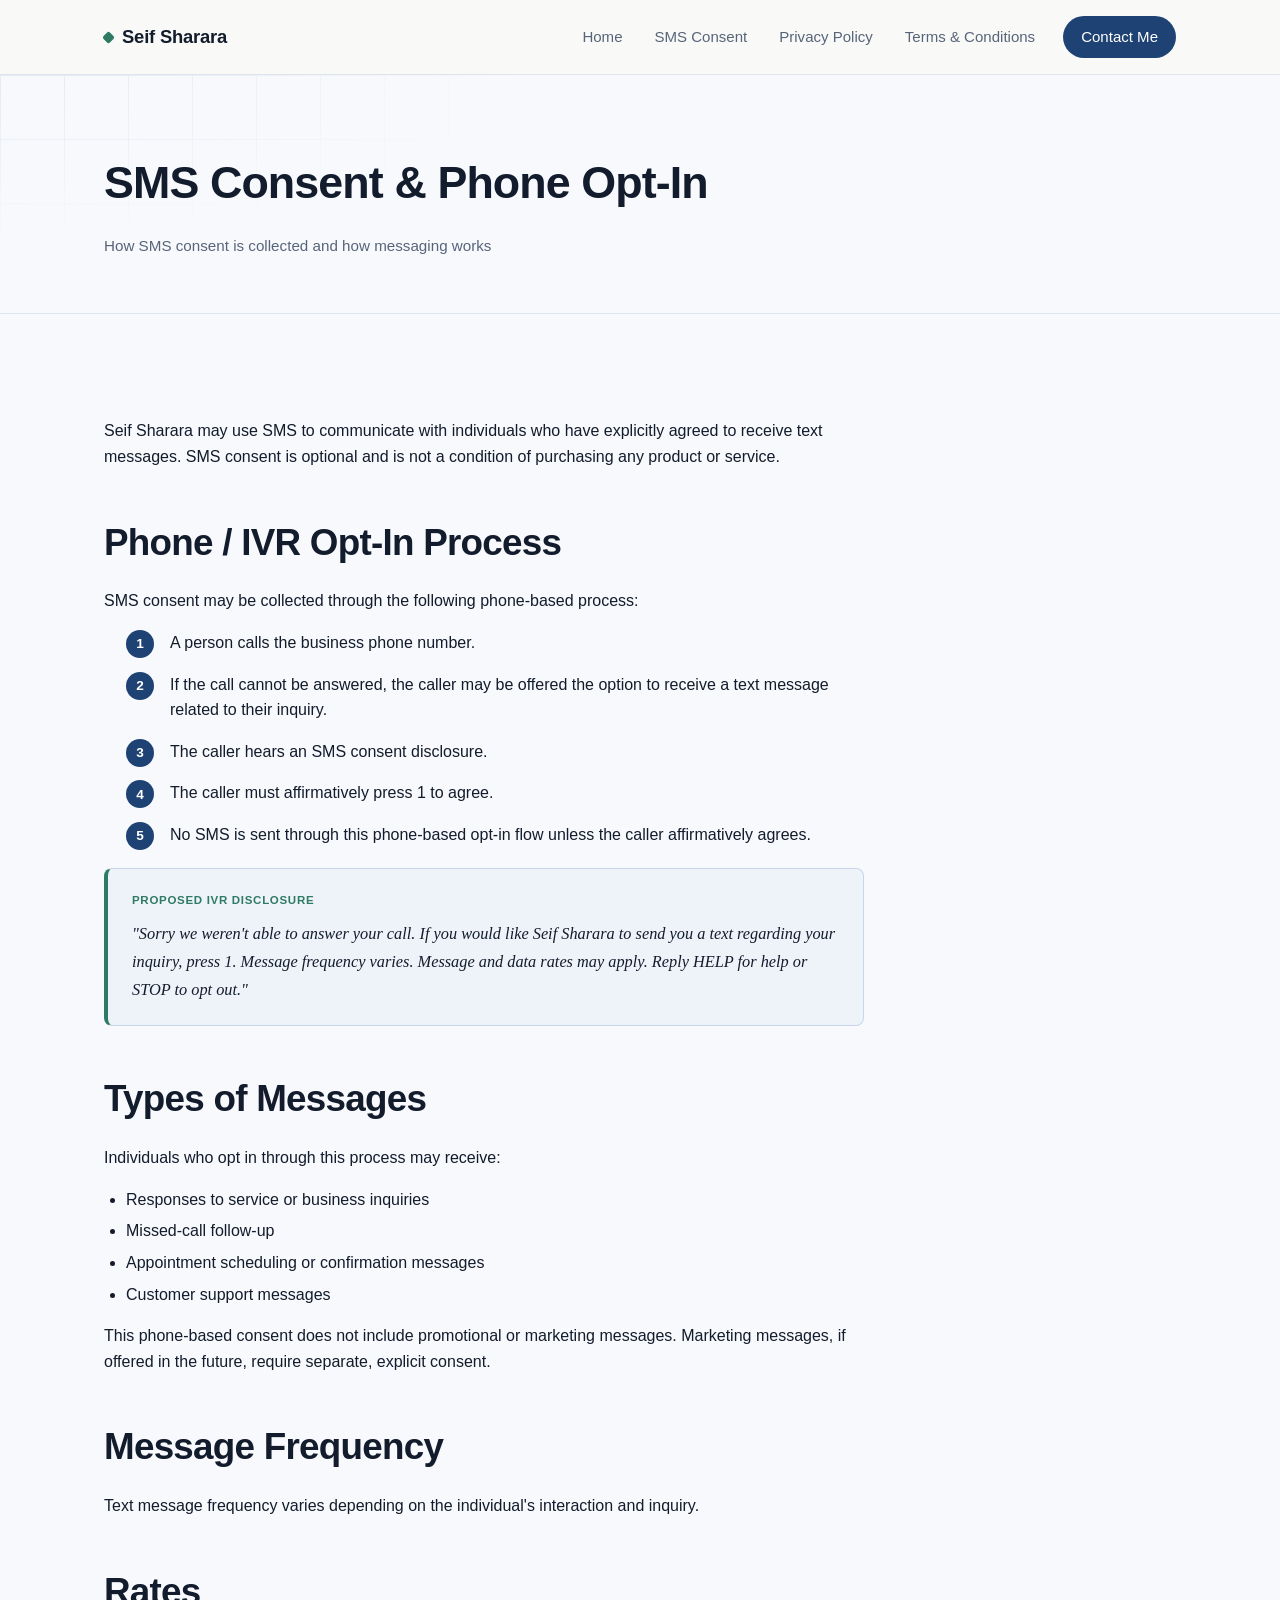
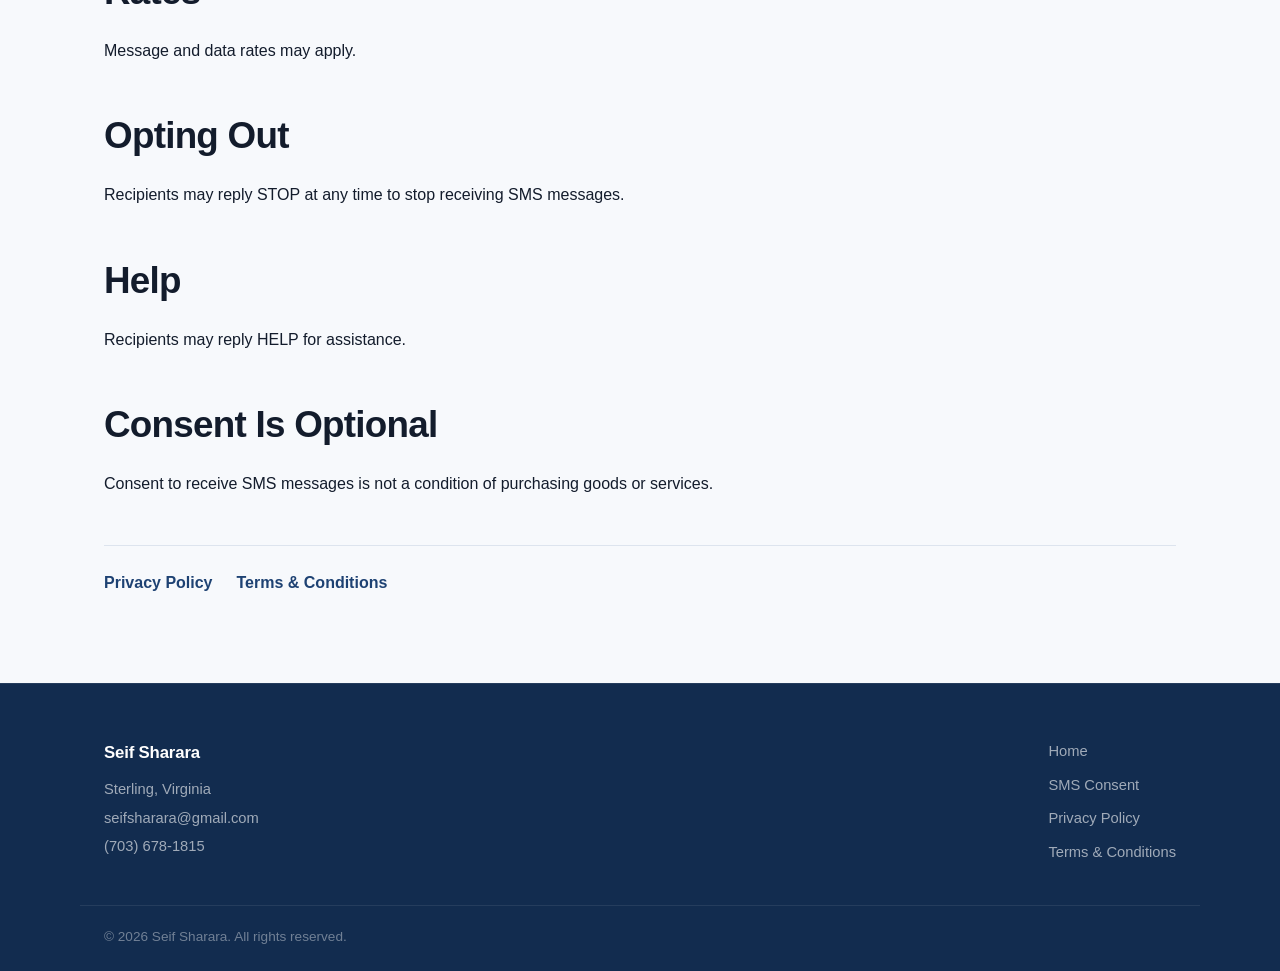
==== sms-consent/index.html @ 61dd2616 "Initial commit: business site with trust-blue theme Static marketing site with A2P 10DLC compliance " ====
<!DOCTYPE html>
<html lang="en">
<head>
  <meta charset="UTF-8">
  <meta name="viewport" content="width=device-width, initial-scale=1.0">
  <title>SMS Consent & Phone Opt-In | Seif Sharara</title>
  <meta name="description" content="How Seif Sharara obtains SMS consent through a phone-based opt-in process, what types of messages are sent, and how to opt out.">
  <link rel="canonical" href="/sms-consent/">

  <meta property="og:type" content="website">
  <meta property="og:title" content="SMS Consent & Phone Opt-In | Seif Sharara">
  <meta property="og:description" content="How Seif Sharara obtains SMS consent through a phone-based opt-in process, what types of messages are sent, and how to opt out.">
  <meta property="og:url" content="/sms-consent/">
  <meta property="og:image" content="/images/og-image.png">

  <link rel="icon" type="image/png" href="/images/favicon.png">

  <link rel="stylesheet" href="/css/styles.css">
  <script src="/js/config.js" defer></script>
</head>
<body>
  <div id="site-header"></div>

  <main>
    <header class="page-header">
      <div class="container">
        <h1>SMS Consent &amp; Phone Opt-In</h1>
        <p class="meta">How SMS consent is collected and how messaging works</p>
      </div>
    </header>

    <section>
      <div class="container">
        <div class="prose">
          <p>Seif Sharara may use SMS to communicate with individuals who have explicitly agreed to receive text messages. SMS consent is optional and is not a condition of purchasing any product or service.</p>

          <h2>Phone / IVR Opt-In Process</h2>
          <p>SMS consent may be collected through the following phone-based process:</p>
          <ol class="step-list">
            <li>A person calls the business phone number.</li>
            <li>If the call cannot be answered, the caller may be offered the option to receive a text message related to their inquiry.</li>
            <li>The caller hears an SMS consent disclosure.</li>
            <li>The caller must affirmatively press 1 to agree.</li>
            <li>No SMS is sent through this phone-based opt-in flow unless the caller affirmatively agrees.</li>
          </ol>

          <div class="callout">
            <span class="callout-label">Proposed IVR Disclosure</span>
            "Sorry we weren't able to answer your call. If you would like Seif Sharara to send you a text regarding your inquiry, press 1. Message frequency varies. Message and data rates may apply. Reply HELP for help or STOP to opt out."
          </div>

          <h2>Types of Messages</h2>
          <p>Individuals who opt in through this process may receive:</p>
          <ul>
            <li>Responses to service or business inquiries</li>
            <li>Missed-call follow-up</li>
            <li>Appointment scheduling or confirmation messages</li>
            <li>Customer support messages</li>
          </ul>
          <p>This phone-based consent does not include promotional or marketing messages. Marketing messages, if offered in the future, require separate, explicit consent.</p>

          <h2>Message Frequency</h2>
          <p>Text message frequency varies depending on the individual's interaction and inquiry.</p>

          <h2>Rates</h2>
          <p>Message and data rates may apply.</p>

          <h2>Opting Out</h2>
          <p>Recipients may reply STOP at any time to stop receiving SMS messages.</p>

          <h2>Help</h2>
          <p>Recipients may reply HELP for assistance.</p>

          <h2>Consent Is Optional</h2>
          <p>Consent to receive SMS messages is not a condition of purchasing goods or services.</p>
        </div>

        <div class="legal-links">
          <a href="/privacy/">Privacy Policy</a>
          <a href="/terms/">Terms &amp; Conditions</a>
        </div>
      </div>
    </section>
  </main>

  <div id="site-footer"></div>
</body>
</html>
---- css/styles.css ----
/* ============================
   Design tokens
   ============================ */
:root {
  --color-bg: #f7f9fc;
  --color-surface: #ffffff;
  --color-border: #dde4ee;
  --color-text: #131c2c;
  --color-text-muted: #57647a;
  --color-primary: #1e4273;
  --color-primary-dark: #122c4f;
  --color-primary-light: #3c68a3;
  --color-accent: #2f7a63;
  --color-accent-light: #4f9c84;
  --color-callout-bg: #eef3fa;
  --color-callout-border: #c7d6ea;
  --color-ink: #0c1524;
  --radius: 14px;
  --radius-sm: 8px;
  --max-width: 1120px;
  --font-sans: -apple-system, BlinkMacSystemFont, "Segoe UI", Helvetica, Arial, sans-serif;
  --font-serif: Georgia, "Times New Roman", serif;
  --ease: cubic-bezier(0.16, 1, 0.3, 1);
}

* {
  box-sizing: border-box;
}

html {
  scroll-behavior: smooth;
}

body {
  margin: 0;
  font-family: var(--font-sans);
  color: var(--color-text);
  background: var(--color-bg);
  line-height: 1.6;
  -webkit-font-smoothing: antialiased;
}

img {
  max-width: 100%;
  display: block;
}

a {
  color: var(--color-primary);
}

a:hover {
  color: var(--color-primary-dark);
}

.container {
  max-width: var(--max-width);
  margin: 0 auto;
  padding: 0 24px;
}

::selection {
  background: var(--color-accent-light);
  color: var(--color-ink);
}

/* ============================
   Header / Nav
   ============================ */
#site-header {
  border-bottom: 1px solid var(--color-border);
  background: rgba(250, 249, 246, 0.85);
  backdrop-filter: saturate(180%) blur(10px);
  -webkit-backdrop-filter: saturate(180%) blur(10px);
  position: sticky;
  top: 0;
  z-index: 50;
}

.nav-wrap {
  max-width: var(--max-width);
  margin: 0 auto;
  padding: 16px 24px;
  display: flex;
  align-items: center;
  justify-content: space-between;
  position: relative;
}

.brand {
  font-weight: 700;
  font-size: 1.15rem;
  color: var(--color-text);
  text-decoration: none;
  letter-spacing: -0.01em;
  display: flex;
  align-items: center;
  gap: 9px;
}

.brand::before {
  content: "";
  width: 9px;
  height: 9px;
  border-radius: 2px;
  background: var(--color-accent);
  transform: rotate(45deg);
  flex-shrink: 0;
}

.primary-nav {
  display: flex;
  align-items: center;
  gap: 8px;
}

.primary-nav a {
  text-decoration: none;
  color: var(--color-text-muted);
  font-size: 0.94rem;
  font-weight: 500;
  padding: 8px 12px;
  border-radius: 999px;
  transition: color 0.15s ease, background 0.15s ease;
}

.primary-nav a:hover {
  color: var(--color-text);
  background: var(--color-border);
}

.nav-cta {
  background: var(--color-primary);
  color: #fff !important;
  padding: 9px 18px !important;
  border-radius: 999px;
  margin-left: 8px;
}

.nav-cta:hover {
  background: var(--color-primary-dark);
  color: #fff !important;
}

.nav-toggle {
  display: none;
  flex-direction: column;
  justify-content: center;
  gap: 5px;
  width: 40px;
  height: 40px;
  background: none;
  border: 1px solid var(--color-border);
  border-radius: 8px;
  cursor: pointer;
}

.nav-toggle span {
  display: block;
  width: 18px;
  height: 2px;
  background: var(--color-text);
  margin: 0 auto;
}

/* ============================
   Hero
   ============================ */
.hero {
  position: relative;
  padding: 120px 0 88px;
  overflow: hidden;
  background: var(--color-bg);
}

.hero::before {
  content: "";
  position: absolute;
  inset: 0;
  background-image:
    linear-gradient(var(--color-border) 1px, transparent 1px),
    linear-gradient(90deg, var(--color-border) 1px, transparent 1px);
  background-size: 64px 64px;
  -webkit-mask-image: radial-gradient(ellipse 70% 60% at 65% 0%, black 10%, transparent 75%);
  mask-image: radial-gradient(ellipse 70% 60% at 65% 0%, black 10%, transparent 75%);
  opacity: 0.7;
  pointer-events: none;
}

.hero::after {
  content: "";
  position: absolute;
  top: -180px;
  right: -160px;
  width: 560px;
  height: 560px;
  border-radius: 50%;
  background: radial-gradient(circle, rgba(30, 66, 115, 0.14) 0%, rgba(30, 66, 115, 0) 70%);
  pointer-events: none;
}

.hero .container {
  position: relative;
  z-index: 1;
}

.hero-eyebrow {
  display: inline-flex;
  align-items: center;
  gap: 8px;
  text-transform: uppercase;
  letter-spacing: 0.08em;
  font-size: 0.78rem;
  color: var(--color-primary);
  font-weight: 700;
  margin-bottom: 20px;
  padding: 6px 14px 6px 10px;
  background: var(--color-surface);
  border: 1px solid var(--color-border);
  border-radius: 999px;
}

.hero-eyebrow::before {
  content: "";
  width: 7px;
  height: 7px;
  border-radius: 50%;
  background: var(--color-accent);
  flex-shrink: 0;
}

.hero h1 {
  font-size: clamp(2.4rem, 6vw, 4.2rem);
  margin: 0 0 4px;
  letter-spacing: -0.03em;
  line-height: 1.03;
  font-weight: 800;
}

.hero .hero-sub {
  font-size: clamp(1.1rem, 2.2vw, 1.5rem);
  color: var(--color-primary-light);
  max-width: 680px;
  margin: 18px 0 24px;
  font-weight: 600;
  letter-spacing: -0.01em;
}

.hero p.lead {
  max-width: 580px;
  font-size: 1.08rem;
  color: var(--color-text-muted);
  margin-bottom: 36px;
}

.cta-row {
  display: flex;
  flex-wrap: wrap;
  gap: 14px;
}

.btn {
  display: inline-flex;
  align-items: center;
  gap: 8px;
  padding: 14px 28px;
  border-radius: 999px;
  text-decoration: none;
  font-weight: 600;
  font-size: 0.98rem;
  border: 1px solid transparent;
  transition: transform 0.2s var(--ease), background 0.15s ease, color 0.15s ease, border-color 0.15s ease, box-shadow 0.2s ease;
}

.btn-primary {
  background: var(--color-primary);
  color: #fff;
  box-shadow: 0 1px 2px rgba(20, 33, 25, 0.08);
}

.btn-primary:hover {
  background: var(--color-primary-dark);
  color: #fff;
  transform: translateY(-2px);
  box-shadow: 0 10px 24px -8px rgba(20, 33, 25, 0.45);
}

.btn-secondary {
  background: var(--color-surface);
  color: var(--color-text);
  border-color: var(--color-border);
}

.btn-secondary:hover {
  border-color: var(--color-text);
  color: var(--color-text);
  transform: translateY(-2px);
}

/* ============================
   Sections
   ============================ */
section {
  padding: 88px 0;
  position: relative;
}

section + section {
  border-top: 1px solid var(--color-border);
}

.section-tag {
  display: inline-block;
  text-transform: uppercase;
  letter-spacing: 0.1em;
  font-size: 0.75rem;
  font-weight: 700;
  color: var(--color-accent);
  margin-bottom: 14px;
}

h2 {
  font-size: clamp(1.6rem, 3.4vw, 2.3rem);
  letter-spacing: -0.02em;
  margin: 0 0 12px;
  font-weight: 800;
}

h3 {
  font-size: 1.2rem;
  margin: 0 0 10px;
  letter-spacing: -0.01em;
}

.section-intro {
  color: var(--color-text-muted);
  max-width: 640px;
  margin-bottom: 44px;
  font-size: 1.05rem;
}

/* Cards */
.card-grid {
  display: grid;
  grid-template-columns: repeat(3, 1fr);
  gap: 24px;
}

.card {
  background: var(--color-surface);
  border: 1px solid var(--color-border);
  border-radius: var(--radius);
  padding: 32px 28px;
  position: relative;
  transition: transform 0.25s var(--ease), box-shadow 0.25s var(--ease), border-color 0.25s var(--ease);
}

.card:hover {
  transform: translateY(-4px);
  box-shadow: 0 20px 40px -20px rgba(20, 33, 25, 0.25);
  border-color: var(--color-primary-light);
}

.card-index {
  display: inline-flex;
  align-items: center;
  justify-content: center;
  width: 40px;
  height: 40px;
  border-radius: 10px;
  background: var(--color-callout-bg);
  color: var(--color-accent);
  font-weight: 800;
  font-size: 1rem;
  margin-bottom: 20px;
}

.card h3 {
  margin-bottom: 10px;
}

.card p {
  color: var(--color-text-muted);
  margin: 0;
}

/* Contact */
.contact-grid {
  display: grid;
  grid-template-columns: repeat(3, 1fr);
  gap: 24px;
}

.contact-item {
  background: var(--color-surface);
  border: 1px solid var(--color-border);
  border-radius: var(--radius);
  padding: 26px;
  transition: transform 0.25s var(--ease), box-shadow 0.25s var(--ease);
}

.contact-item:hover {
  transform: translateY(-4px);
  box-shadow: 0 20px 40px -22px rgba(20, 33, 25, 0.22);
}

.contact-item .label {
  text-transform: uppercase;
  letter-spacing: 0.06em;
  font-size: 0.75rem;
  color: var(--color-text-muted);
  font-weight: 700;
  margin-bottom: 10px;
}

.contact-item .value {
  font-size: 1.08rem;
  font-weight: 700;
}

.contact-item .value a {
  text-decoration: none;
  color: var(--color-text);
}

.contact-item .value a:hover {
  color: var(--color-primary);
}

.links-row {
  margin-top: 44px;
  display: flex;
  flex-wrap: wrap;
  gap: 12px 24px;
}

.links-row a {
  text-decoration: none;
  font-weight: 600;
  font-size: 0.95rem;
  color: var(--color-text-muted);
  border-bottom: 1px solid transparent;
  padding-bottom: 2px;
  transition: color 0.15s ease, border-color 0.15s ease;
}

.links-row a:hover {
  color: var(--color-primary);
  border-color: var(--color-primary);
}

/* CTA banner (home page closing section) */
.cta-banner {
  background: var(--color-primary);
  border-radius: var(--radius);
  padding: 56px 48px;
  color: #fff;
  position: relative;
  overflow: hidden;
}

.cta-banner::after {
  content: "";
  position: absolute;
  top: -80px;
  right: -80px;
  width: 320px;
  height: 320px;
  border-radius: 50%;
  background: radial-gradient(circle, rgba(30, 66, 115, 0.4) 0%, rgba(30, 66, 115, 0) 70%);
}

.cta-banner h2 {
  color: #fff;
  position: relative;
  z-index: 1;
}

.cta-banner p {
  color: rgba(255, 255, 255, 0.78);
  max-width: 480px;
  margin: 0 0 28px;
  position: relative;
  z-index: 1;
}

.cta-banner .btn-primary {
  background: #fff;
  color: var(--color-primary-dark);
  position: relative;
  z-index: 1;
}

.cta-banner .btn-primary:hover {
  background: var(--color-accent-light);
  color: var(--color-primary-dark);
}

/* ============================
   Legal / content pages
   ============================ */
.page-header {
  padding: 72px 0 40px;
  border-bottom: 1px solid var(--color-border);
  position: relative;
  overflow: hidden;
}

.page-header::before {
  content: "";
  position: absolute;
  inset: 0;
  background-image:
    linear-gradient(var(--color-border) 1px, transparent 1px),
    linear-gradient(90deg, var(--color-border) 1px, transparent 1px);
  background-size: 64px 64px;
  -webkit-mask-image: radial-gradient(ellipse 60% 100% at 0% 0%, black 10%, transparent 70%);
  mask-image: radial-gradient(ellipse 60% 100% at 0% 0%, black 10%, transparent 70%);
  opacity: 0.6;
  pointer-events: none;
}

.page-header .container {
  position: relative;
  z-index: 1;
}

.page-header h1 {
  font-size: clamp(1.9rem, 4.4vw, 2.8rem);
  margin: 0 0 12px;
  letter-spacing: -0.02em;
  font-weight: 800;
}

.page-header .meta {
  color: var(--color-text-muted);
  font-size: 0.95rem;
}

.prose {
  max-width: 760px;
}

.prose h2 {
  margin-top: 44px;
}

.prose h2:first-child {
  margin-top: 0;
}

.prose p,
.prose li {
  color: var(--color-text);
}

.prose ol,
.prose ul {
  padding-left: 22px;
}

.prose li + li {
  margin-top: 6px;
}

.callout {
  background: var(--color-callout-bg);
  border: 1px solid var(--color-callout-border);
  border-left: 4px solid var(--color-accent);
  border-radius: 8px;
  padding: 22px 24px;
  margin: 20px 0;
  font-family: var(--font-serif);
  font-style: italic;
  font-size: 1.02rem;
  line-height: 1.7;
}

.callout-label {
  display: block;
  font-family: var(--font-sans);
  font-style: normal;
  text-transform: uppercase;
  letter-spacing: 0.06em;
  font-size: 0.72rem;
  font-weight: 700;
  color: var(--color-accent);
  margin-bottom: 10px;
}

.step-list {
  counter-reset: step;
  list-style: none;
  padding-left: 0;
}

.step-list li {
  counter-increment: step;
  position: relative;
  padding-left: 44px;
  margin-bottom: 16px;
}

.step-list li::before {
  content: counter(step);
  position: absolute;
  left: 0;
  top: 0;
  width: 28px;
  height: 28px;
  border-radius: 50%;
  background: var(--color-primary);
  color: #fff;
  font-size: 0.85rem;
  font-weight: 700;
  display: flex;
  align-items: center;
  justify-content: center;
}

.legal-links {
  margin-top: 48px;
  padding-top: 24px;
  border-top: 1px solid var(--color-border);
  display: flex;
  gap: 24px;
  flex-wrap: wrap;
}

.legal-links a {
  font-weight: 600;
  text-decoration: none;
}

/* ============================
   Footer
   ============================ */
#site-footer {
  border-top: 1px solid rgba(255, 255, 255, 0.08);
  background: var(--color-primary-dark);
  color: rgba(255, 255, 255, 0.7);
  padding: 56px 0 24px;
  margin-top: 0;
}

.footer-wrap {
  max-width: var(--max-width);
  margin: 0 auto;
  padding: 0 24px;
  display: flex;
  flex-wrap: wrap;
  justify-content: space-between;
  gap: 32px;
}

.footer-brand {
  display: flex;
  flex-direction: column;
  gap: 5px;
  color: rgba(255, 255, 255, 0.6);
  font-size: 0.92rem;
}

.footer-brand strong {
  color: #fff;
  font-size: 1.05rem;
  margin-bottom: 6px;
  letter-spacing: -0.01em;
}

.footer-brand a {
  color: rgba(255, 255, 255, 0.6);
  text-decoration: none;
}

.footer-brand a:hover {
  color: #fff;
}

.footer-nav {
  display: flex;
  flex-direction: column;
  gap: 10px;
}

.footer-nav a {
  color: rgba(255, 255, 255, 0.6);
  text-decoration: none;
  font-size: 0.92rem;
  transition: color 0.15s ease;
}

.footer-nav a:hover {
  color: #fff;
}

.footer-bottom {
  max-width: var(--max-width);
  margin: 40px auto 0;
  padding: 20px 24px 0;
  border-top: 1px solid rgba(255, 255, 255, 0.08);
  color: rgba(255, 255, 255, 0.4);
  font-size: 0.85rem;
}

/* ============================
   Responsive
   ============================ */
@media (max-width: 820px) {
  .card-grid,
  .contact-grid {
    grid-template-columns: 1fr;
  }

  .cta-banner {
    padding: 40px 28px;
  }
}

@media (max-width: 720px) {
  .nav-toggle {
    display: flex;
  }

  .primary-nav {
    position: absolute;
    top: 100%;
    left: 0;
    right: 0;
    background: var(--color-surface);
    border-bottom: 1px solid var(--color-border);
    flex-direction: column;
    align-items: flex-start;
    gap: 0;
    max-height: 0;
    overflow: hidden;
    transition: max-height 0.2s ease;
  }

  .primary-nav.open {
    max-height: 320px;
  }

  .primary-nav a {
    width: 100%;
    padding: 14px 24px;
    border-radius: 0;
  }

  .primary-nav a:hover {
    background: var(--color-bg);
  }

  .primary-nav a + a {
    border-top: 1px solid var(--color-border);
  }

  .nav-cta {
    margin: 12px 24px !important;
    text-align: center;
    justify-content: center;
    width: calc(100% - 48px);
  }

  .hero {
    padding: 64px 0 48px;
  }

  section {
    padding: 56px 0;
  }

  .footer-wrap {
    flex-direction: column;
  }
}
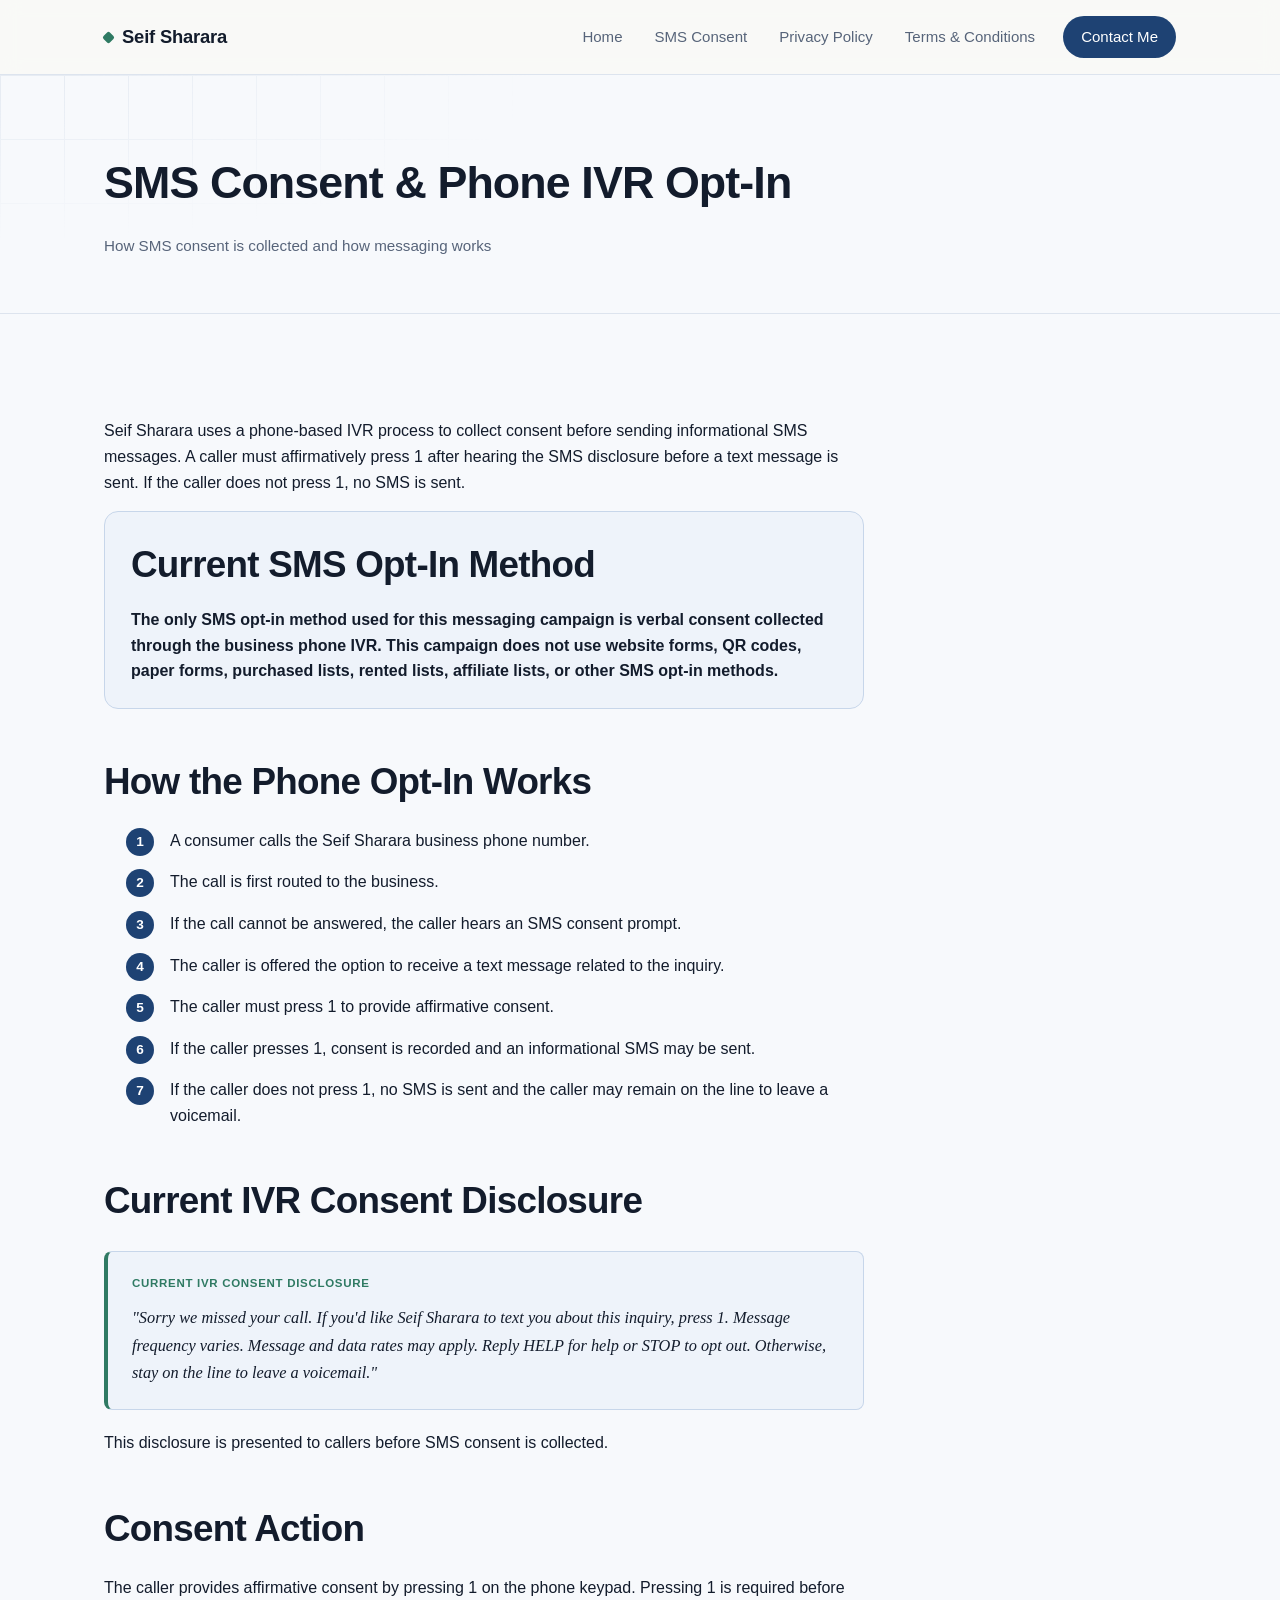
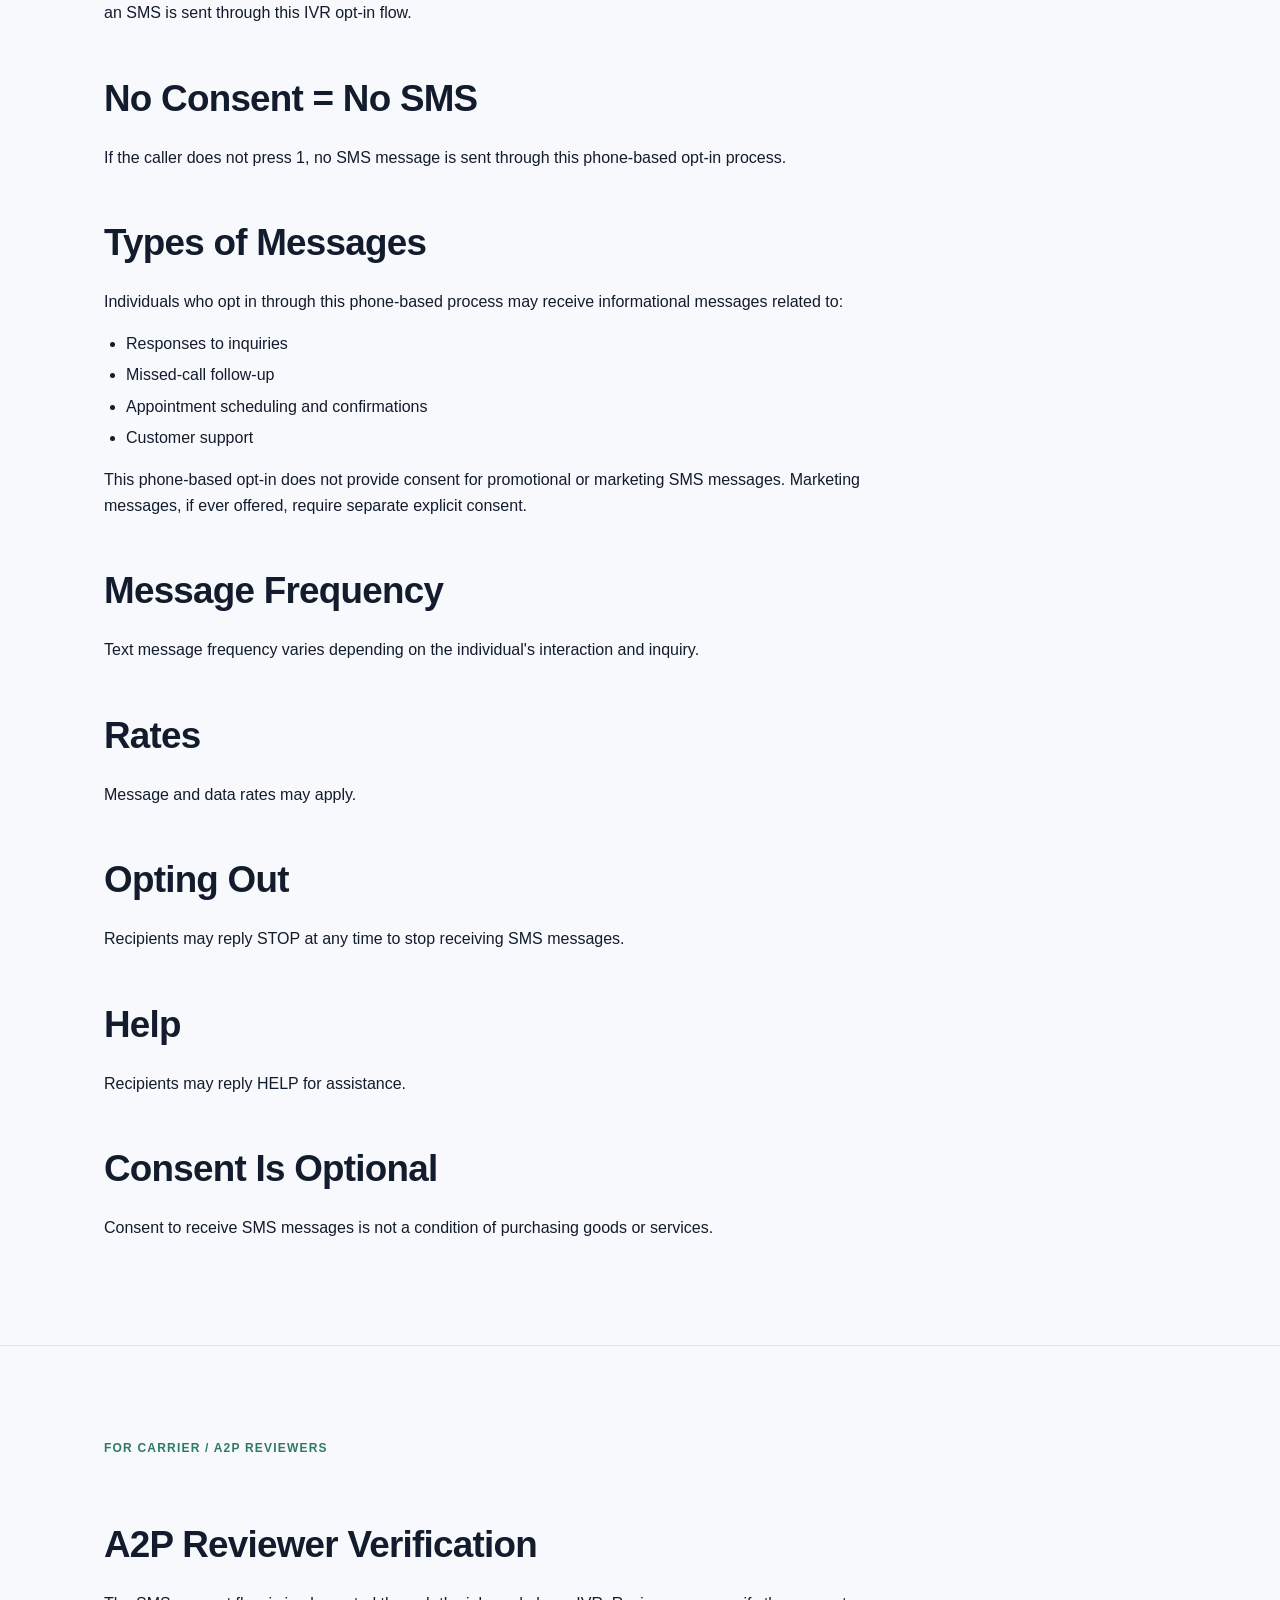
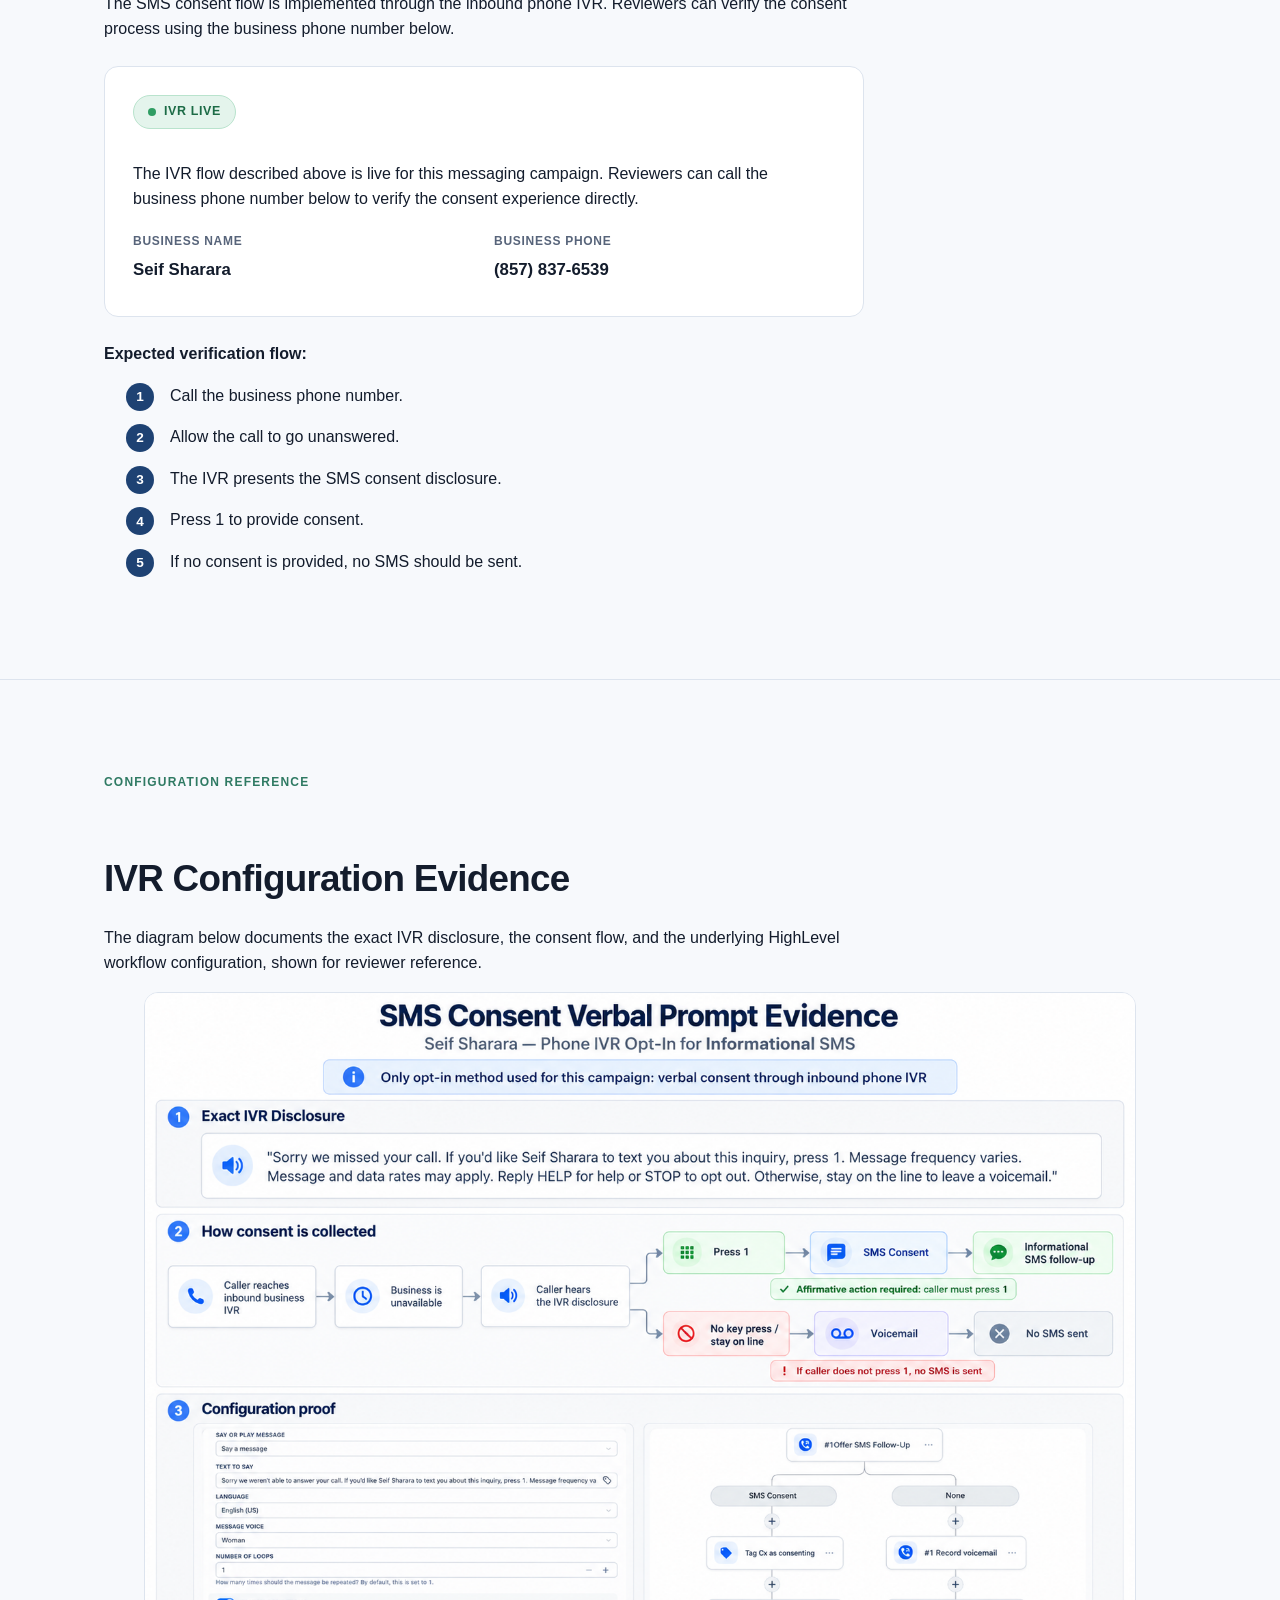
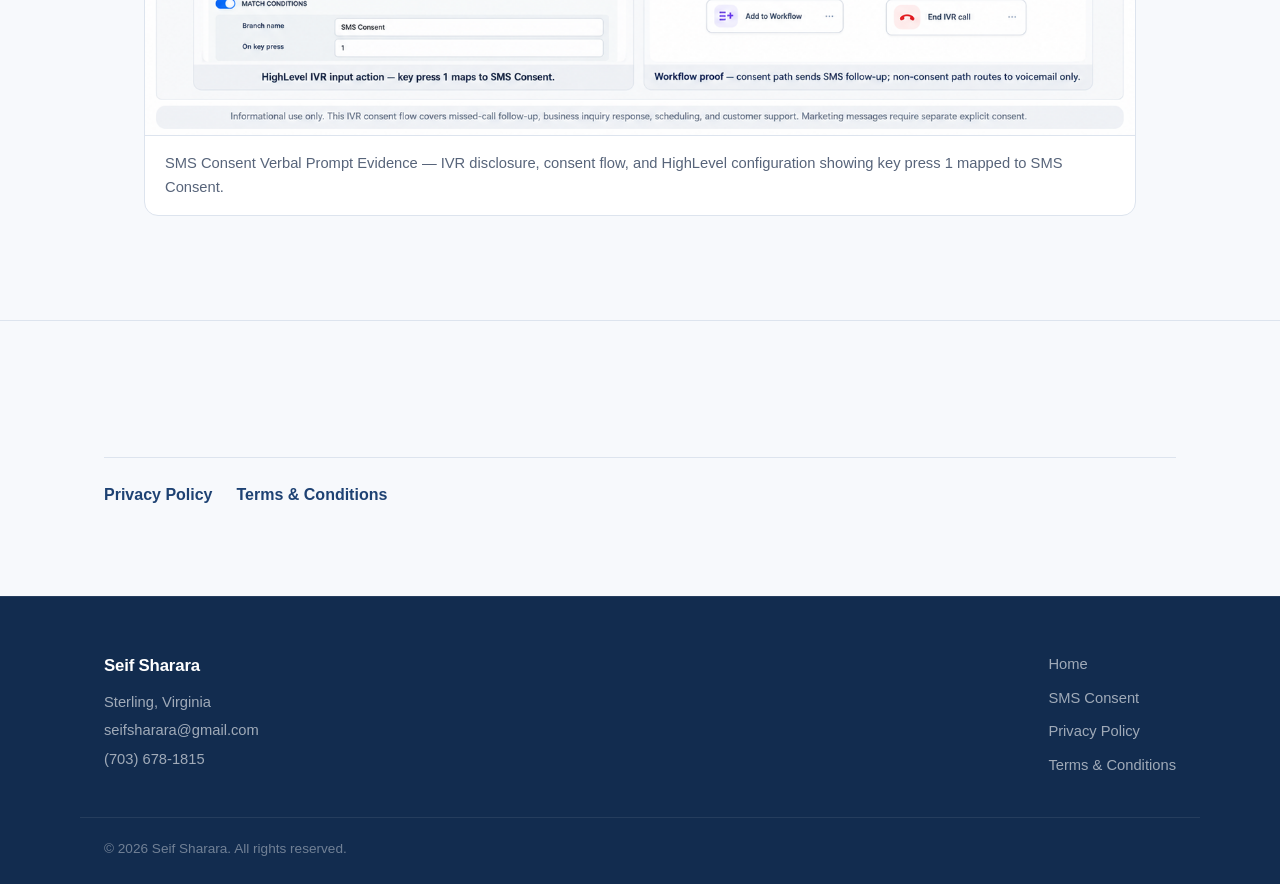
==== commit d34cf5ac: "Fix A2P 30909 CTA rejection: document live phone IVR consent flow Rewrites the SMS Consent page to d" ====
--- a/sms-consent/index.html
+++ b/sms-consent/index.html
@@ -3,13 +3,13 @@
 <head>
   <meta charset="UTF-8">
   <meta name="viewport" content="width=device-width, initial-scale=1.0">
-  <title>SMS Consent & Phone Opt-In | Seif Sharara</title>
-  <meta name="description" content="How Seif Sharara obtains SMS consent through a phone-based opt-in process, what types of messages are sent, and how to opt out.">
+  <title>SMS Consent & Phone IVR Opt-In | Seif Sharara</title>
+  <meta name="description" content="Seif Sharara collects SMS consent exclusively through a phone-based IVR opt-in flow. Callers must press 1 to affirmatively consent before any text message is sent.">
   <link rel="canonical" href="/sms-consent/">
 
   <meta property="og:type" content="website">
-  <meta property="og:title" content="SMS Consent & Phone Opt-In | Seif Sharara">
-  <meta property="og:description" content="How Seif Sharara obtains SMS consent through a phone-based opt-in process, what types of messages are sent, and how to opt out.">
+  <meta property="og:title" content="SMS Consent & Phone IVR Opt-In | Seif Sharara">
+  <meta property="og:description" content="Seif Sharara collects SMS consent exclusively through a phone-based IVR opt-in flow. Callers must press 1 to affirmatively consent before any text message is sent.">
   <meta property="og:url" content="/sms-consent/">
   <meta property="og:image" content="/images/og-image.png">
 
@@ -24,7 +24,7 @@
   <main>
     <header class="page-header">
       <div class="container">
-        <h1>SMS Consent &amp; Phone Opt-In</h1>
+        <h1>SMS Consent &amp; Phone IVR Opt-In</h1>
         <p class="meta">How SMS consent is collected and how messaging works</p>
       </div>
     </header>
@@ -32,32 +32,46 @@
     <section>
       <div class="container">
         <div class="prose">
-          <p>Seif Sharara may use SMS to communicate with individuals who have explicitly agreed to receive text messages. SMS consent is optional and is not a condition of purchasing any product or service.</p>
+          <p>Seif Sharara uses a phone-based IVR process to collect consent before sending informational SMS messages. A caller must affirmatively press 1 after hearing the SMS disclosure before a text message is sent. If the caller does not press 1, no SMS is sent.</p>
 
-          <h2>Phone / IVR Opt-In Process</h2>
-          <p>SMS consent may be collected through the following phone-based process:</p>
+          <div class="fact-panel">
+            <h2 style="margin-top:0;">Current SMS Opt-In Method</h2>
+            <p>The only SMS opt-in method used for this messaging campaign is verbal consent collected through the business phone IVR. This campaign does not use website forms, QR codes, paper forms, purchased lists, rented lists, affiliate lists, or other SMS opt-in methods.</p>
+          </div>
+
+          <h2>How the Phone Opt-In Works</h2>
           <ol class="step-list">
-            <li>A person calls the business phone number.</li>
-            <li>If the call cannot be answered, the caller may be offered the option to receive a text message related to their inquiry.</li>
-            <li>The caller hears an SMS consent disclosure.</li>
-            <li>The caller must affirmatively press 1 to agree.</li>
-            <li>No SMS is sent through this phone-based opt-in flow unless the caller affirmatively agrees.</li>
+            <li>A consumer calls the Seif Sharara business phone number.</li>
+            <li>The call is first routed to the business.</li>
+            <li>If the call cannot be answered, the caller hears an SMS consent prompt.</li>
+            <li>The caller is offered the option to receive a text message related to the inquiry.</li>
+            <li>The caller must press 1 to provide affirmative consent.</li>
+            <li>If the caller presses 1, consent is recorded and an informational SMS may be sent.</li>
+            <li>If the caller does not press 1, no SMS is sent and the caller may remain on the line to leave a voicemail.</li>
           </ol>
 
+          <h2>Current IVR Consent Disclosure</h2>
           <div class="callout">
-            <span class="callout-label">Proposed IVR Disclosure</span>
-            "Sorry we weren't able to answer your call. If you would like Seif Sharara to send you a text regarding your inquiry, press 1. Message frequency varies. Message and data rates may apply. Reply HELP for help or STOP to opt out."
+            <span class="callout-label">Current IVR Consent Disclosure</span>
+            "Sorry we missed your call. If you'd like Seif Sharara to text you about this inquiry, press 1. Message frequency varies. Message and data rates may apply. Reply HELP for help or STOP to opt out. Otherwise, stay on the line to leave a voicemail."
           </div>
+          <p>This disclosure is presented to callers before SMS consent is collected.</p>
+
+          <h2>Consent Action</h2>
+          <p>The caller provides affirmative consent by pressing 1 on the phone keypad. Pressing 1 is required before an SMS is sent through this IVR opt-in flow.</p>
+
+          <h2>No Consent = No SMS</h2>
+          <p>If the caller does not press 1, no SMS message is sent through this phone-based opt-in process.</p>
 
           <h2>Types of Messages</h2>
-          <p>Individuals who opt in through this process may receive:</p>
+          <p>Individuals who opt in through this phone-based process may receive informational messages related to:</p>
           <ul>
-            <li>Responses to service or business inquiries</li>
+            <li>Responses to inquiries</li>
             <li>Missed-call follow-up</li>
-            <li>Appointment scheduling or confirmation messages</li>
-            <li>Customer support messages</li>
+            <li>Appointment scheduling and confirmations</li>
+            <li>Customer support</li>
           </ul>
-          <p>This phone-based consent does not include promotional or marketing messages. Marketing messages, if offered in the future, require separate, explicit consent.</p>
+          <p>This phone-based opt-in does not provide consent for promotional or marketing SMS messages. Marketing messages, if ever offered, require separate explicit consent.</p>
 
           <h2>Message Frequency</h2>
           <p>Text message frequency varies depending on the individual's interaction and inquiry.</p>
@@ -74,7 +88,68 @@
           <h2>Consent Is Optional</h2>
           <p>Consent to receive SMS messages is not a condition of purchasing goods or services.</p>
         </div>
+      </div>
+    </section>
 
+    <section id="reviewer-verification">
+      <div class="container">
+        <div class="prose">
+          <span class="section-tag">For Carrier / A2P Reviewers</span>
+          <h2>A2P Reviewer Verification</h2>
+          <p>The SMS consent flow is implemented through the inbound phone IVR. Reviewers can verify the consent process using the business phone number below.</p>
+
+          <div class="verify-card">
+            <span class="status-badge is-live" id="ivr-status-badge">IVR Live</span>
+            <p id="ivr-status-text">The IVR flow described above is live for this messaging campaign. Reviewers can call the business phone number below to verify the consent experience directly.</p>
+
+            <div class="verify-grid">
+              <div class="verify-item">
+                <div class="label">Business Name</div>
+                <div class="value">Seif Sharara</div>
+              </div>
+              <div class="verify-item">
+                <div class="label">Business Phone</div>
+                <div class="value"><a href="tel:+18578376539" id="ivr-phone-link">(857) 837-6539</a></div>
+              </div>
+            </div>
+          </div>
+
+          <p><strong>Expected verification flow:</strong></p>
+          <ol class="step-list">
+            <li>Call the business phone number.</li>
+            <li>Allow the call to go unanswered.</li>
+            <li>The IVR presents the SMS consent disclosure.</li>
+            <li>Press 1 to provide consent.</li>
+            <li>If no consent is provided, no SMS should be sent.</li>
+          </ol>
+        </div>
+      </div>
+    </section>
+
+    <section id="ivr-evidence">
+      <div class="container">
+        <div class="prose">
+          <span class="section-tag">Configuration Reference</span>
+          <h2>IVR Configuration Evidence</h2>
+          <p>The diagram below documents the exact IVR disclosure, the consent flow, and the underlying HighLevel workflow configuration, shown for reviewer reference.</p>
+        </div>
+
+        <figure class="evidence-item evidence-item-wide">
+          <div class="evidence-frame evidence-frame-auto">
+            <img
+              src="/images/ivr-verbal-consent-evidence.png"
+              alt="SMS Consent Verbal Prompt Evidence: the exact IVR disclosure, the phone-based consent flow, and HighLevel IVR configuration screenshots showing key press 1 mapped to SMS Consent."
+              loading="lazy"
+              onerror="this.closest('.evidence-frame').innerHTML = '&lt;div class=&quot;evidence-placeholder&quot;&gt;&lt;span class=&quot;icon&quot;&gt;&#128247;&lt;/span&gt;Configuration screenshot to be added before campaign resubmission&lt;/div&gt;';"
+            >
+          </div>
+          <figcaption class="evidence-caption">SMS Consent Verbal Prompt Evidence — IVR disclosure, consent flow, and HighLevel configuration showing key press 1 mapped to SMS Consent.</figcaption>
+        </figure>
+      </div>
+    </section>
+
+    <section id="legal-links-section">
+      <div class="container">
         <div class="legal-links">
           <a href="/privacy/">Privacy Policy</a>
           <a href="/terms/">Terms &amp; Conditions</a>
@@ -84,5 +159,33 @@
   </main>
 
   <div id="site-footer"></div>
+
+  <script>
+    document.addEventListener("DOMContentLoaded", function () {
+      var c = window.SITE_CONFIG || {};
+      var phone = c.ivrPhone || c.phone;
+      var phoneLink = document.getElementById("ivr-phone-link");
+      if (phoneLink && phone) {
+        phoneLink.textContent = phone;
+        phoneLink.href = "tel:" + phone.replace(/[^+\d]/g, "");
+      }
+
+      var badge = document.getElementById("ivr-status-badge");
+      var statusText = document.getElementById("ivr-status-text");
+      if (badge && statusText) {
+        if (c.ivrStatus === "live") {
+          badge.textContent = "IVR Live";
+          badge.classList.remove("is-pending");
+          badge.classList.add("is-live");
+          statusText.textContent = "The IVR flow described above is live for this messaging campaign. Reviewers can call the business phone number below to verify the consent experience directly.";
+        } else {
+          badge.textContent = "IVR Pre-Launch";
+          badge.classList.remove("is-live");
+          badge.classList.add("is-pending");
+          statusText.textContent = "The IVR flow is being configured for this messaging campaign. The public documentation below shows the exact consent experience that will be used before production SMS messages are sent.";
+        }
+      }
+    });
+  </script>
 </body>
 </html>
--- a/css/styles.css
+++ b/css/styles.css
@@ -633,6 +633,172 @@
 }
 
 /* ============================
+   Fact panel (opt-in method summary)
+   ============================ */
+.fact-panel {
+  background: var(--color-callout-bg);
+  border: 1px solid var(--color-callout-border);
+  border-radius: var(--radius);
+  padding: 24px 26px;
+  margin: 0 0 32px;
+}
+
+.fact-panel p {
+  margin: 0;
+  font-weight: 600;
+  color: var(--color-text);
+}
+
+/* ============================
+   Status badge (live / pre-launch)
+   ============================ */
+.status-badge {
+  display: inline-flex;
+  align-items: center;
+  gap: 8px;
+  padding: 6px 14px;
+  border-radius: 999px;
+  font-size: 0.78rem;
+  font-weight: 700;
+  text-transform: uppercase;
+  letter-spacing: 0.05em;
+  margin-bottom: 16px;
+}
+
+.status-badge::before {
+  content: "";
+  width: 8px;
+  height: 8px;
+  border-radius: 50%;
+}
+
+.status-badge.is-live {
+  background: #e4f4ec;
+  color: #1c6b46;
+  border: 1px solid #b9e3cd;
+}
+
+.status-badge.is-live::before {
+  background: #2f9d63;
+}
+
+.status-badge.is-pending {
+  background: #fdf1e4;
+  color: #9a5b13;
+  border: 1px solid #f2d5ac;
+}
+
+.status-badge.is-pending::before {
+  background: var(--color-accent);
+}
+
+/* ============================
+   Reviewer verification card
+   ============================ */
+.verify-card {
+  background: var(--color-surface);
+  border: 1px solid var(--color-border);
+  border-radius: var(--radius);
+  padding: 28px;
+  margin: 24px 0;
+}
+
+.verify-grid {
+  display: grid;
+  grid-template-columns: repeat(2, 1fr);
+  gap: 20px;
+  margin: 20px 0 4px;
+}
+
+.verify-item .label {
+  text-transform: uppercase;
+  letter-spacing: 0.06em;
+  font-size: 0.75rem;
+  color: var(--color-text-muted);
+  font-weight: 700;
+  margin-bottom: 6px;
+}
+
+.verify-item .value {
+  font-size: 1.05rem;
+  font-weight: 700;
+}
+
+.verify-item .value a {
+  text-decoration: none;
+  color: var(--color-text);
+}
+
+.verify-item .value a:hover {
+  color: var(--color-primary);
+}
+
+/* ============================
+   Screenshot evidence
+   ============================ */
+.evidence-grid {
+  display: grid;
+  grid-template-columns: repeat(2, 1fr);
+  gap: 24px;
+}
+
+.evidence-item {
+  background: var(--color-surface);
+  border: 1px solid var(--color-border);
+  border-radius: var(--radius);
+  overflow: hidden;
+}
+
+.evidence-frame {
+  aspect-ratio: 16 / 10;
+  background: var(--color-callout-bg);
+  display: flex;
+  align-items: center;
+  justify-content: center;
+  overflow: hidden;
+}
+
+.evidence-frame img {
+  width: 100%;
+  height: 100%;
+  object-fit: cover;
+}
+
+.evidence-item-wide {
+  max-width: 100%;
+}
+
+.evidence-frame-auto {
+  aspect-ratio: auto;
+}
+
+.evidence-frame-auto img {
+  width: 100%;
+  height: auto;
+  object-fit: contain;
+}
+
+.evidence-placeholder {
+  text-align: center;
+  color: var(--color-text-muted);
+  font-size: 0.9rem;
+  padding: 24px;
+}
+
+.evidence-placeholder .icon {
+  font-size: 1.6rem;
+  margin-bottom: 8px;
+  display: block;
+}
+
+.evidence-caption {
+  padding: 16px 20px;
+  font-size: 0.92rem;
+  color: var(--color-text-muted);
+  border-top: 1px solid var(--color-border);
+}
+
+/* ============================
    Footer
    ============================ */
 #site-footer {
@@ -708,7 +874,9 @@
    ============================ */
 @media (max-width: 820px) {
   .card-grid,
-  .contact-grid {
+  .contact-grid,
+  .verify-grid,
+  .evidence-grid {
     grid-template-columns: 1fr;
   }
 
